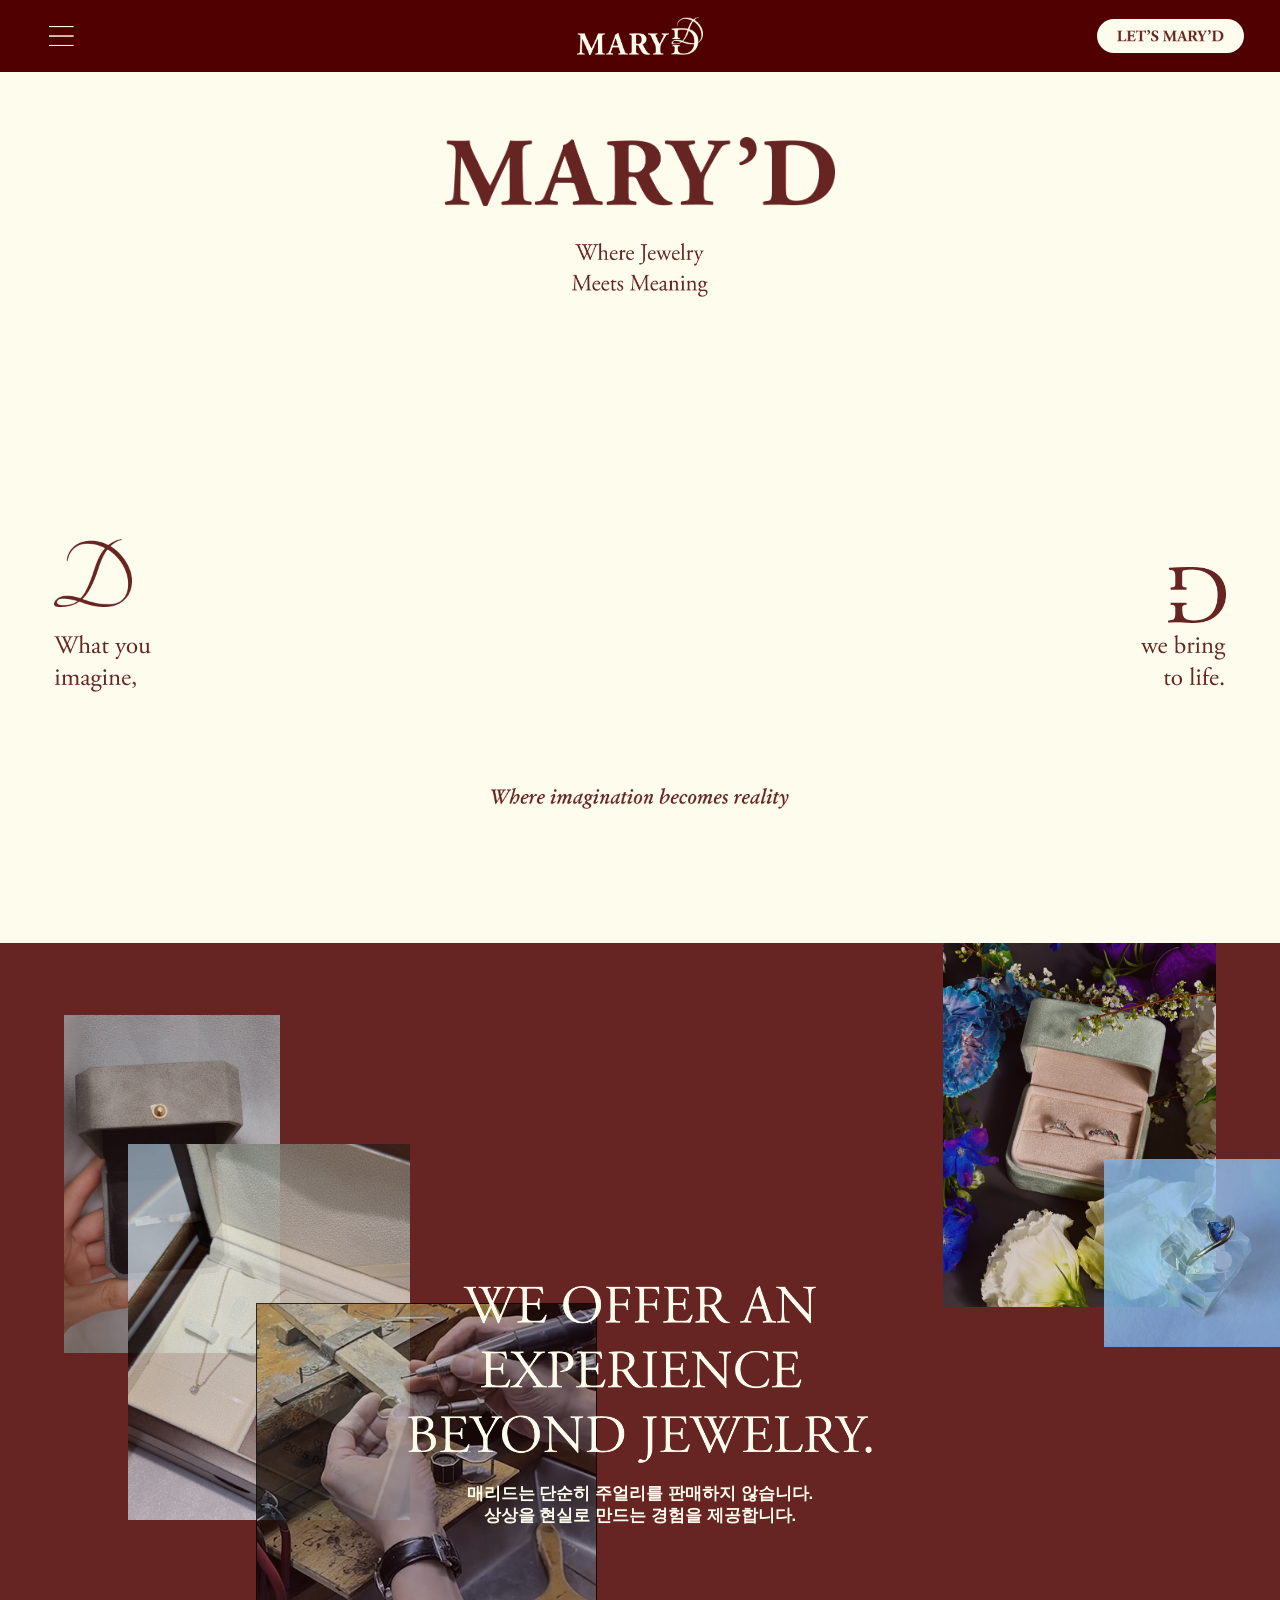
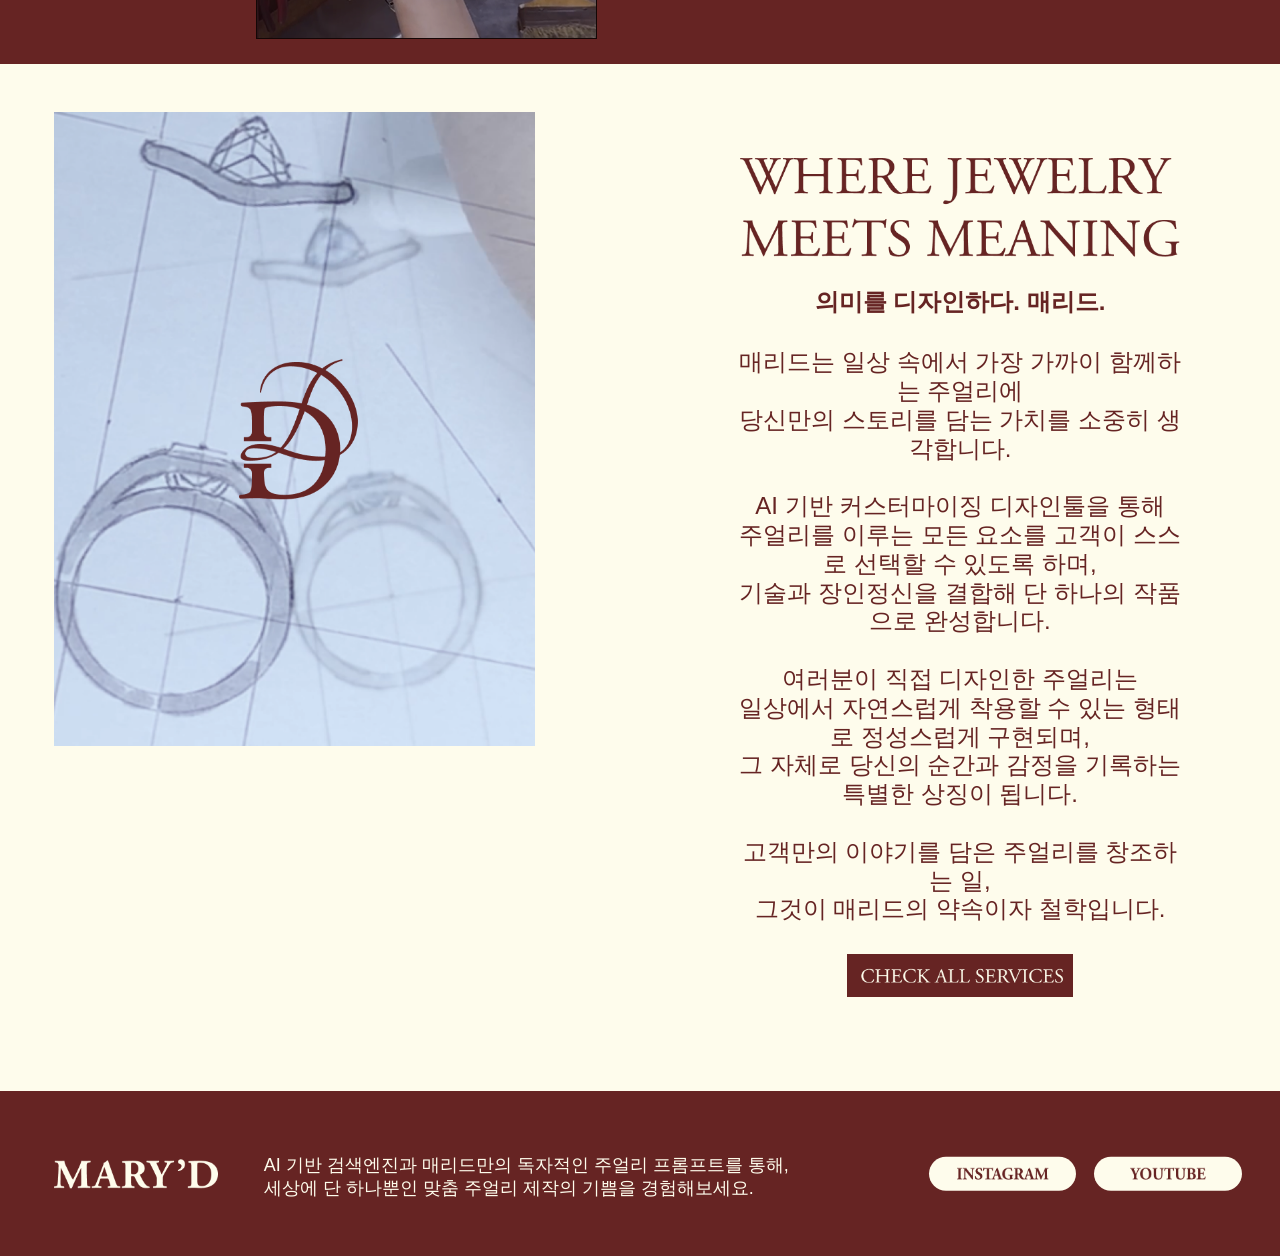
==== index.html @ 10caebd9 "영상이 가로로 브라우저보다 길어져서 가로 스크롤이 되지 않도록 사용하는 변수 변경" ====
<html>
    <head>
        <meta charset="UTF-8">
        <meta name="viewport" content="width=device-width, initial-scale=1.0">
    
        <style>
            body {
                margin: 0;
                padding: 0;
                background-color: #FEFCEC;
            }
            .top-band {
                width: 100%;
                height: 5.6vw;
                background-color: #500000;
                text-align: center;
                position: fixed;
                top: 0;
                left: 0;
                z-index: 100;
                display: flex;            
                justify-content: center;
                align-items: center;
            }
            .top-menu {
                position: absolute;
                left: 3.8vw;
                width: 2vw;
                height: 1.6vw;
            }
            .top-image {
                width: 9.8vw;
                height: auto;
            }
            .top-request-button {
                position: absolute;
                right: 2.8vw;
                width: 11.5vw;
                height: 2.7vw;
                display: flex;
                background-color: #FEFCEC;
                border-radius: 2.7vw;
                justify-content: center;
                align-items: center;
                border: none;
                cursor: pointer;
                text-decoration: none;
            }
            .lets-maryd {
                width: 8.4vw;
                height: auto;
            }
            .maryd-logo {
                text-align: center;
                margin-top: 10.7vw;
            }
            .maryd-logo-image {
                width: 30.4vw;
                height: 5.4vw;
            }
            .where-jewelry-meets-meaning {
                text-align: center;
                margin-top: 2.9vw;
            }
            .where-jewelry-meets-meaning-image {
                width: 10.7vw;
                height: 4.2vw;
            }
            .video-thumbnail {
                text-align: center;
                margin-top: 90px;
                position: relative;
                z-index: 3;
            }
            .video-thumbnail-image {
                width: 640px;
                height: 360px;
                transition: transform 0.1s ease-in-out;
            }
            .where-imagination-becomes-reality {
                text-align: center;
                margin-top: 3.2vw;
            }
            .dcursive-image {
                position: absolute;
                left: 4.2vw;
                top: calc(50% - (2.2vw));
                transition: transform 0.1s ease-in-out, opacity 0.1s ease-in-out;
                height: 5.3vw;
                width: auto;
            }
            .dcursive-text {
                position: absolute;
                left: 4.2vw;
                top: calc(50% + (4.4vw + 0.9vw)); /* DGodic 이미지 높이 4.4vw + 간격 17px(0.9vw) */
            }
            .dgodic-image {
                position: absolute;
                top: 50%;
                right: 4.2vw;
                transition: transform 0.1s ease-in-out, opacity 0.1s ease-in-out;
                height: 4.4vw;
                width: auto;
            }
            .dgodic-text {
                position: absolute;
                top: calc(50% + (4.4vw + 0.9vw)); /* DGodic 이미지 높이 4.4vw + 간격 17px(0.9vw) */
                right: 4.2vw;
            }
            .where-imagination-becomes-reality {
                text-align: center;
                margin-top: 3.2vw;
                padding-bottom: 10.5vw;
            }
            .where-imagination-becomes-reality-image {
                width: 23.3vw;
                height: auto;
                display: block;
                margin-left: auto;
                margin-right: auto;
            }
            .new-section {
                position: relative;
                height: 56.3vw;
                background: #662423;
                text-align: center;
                padding-top: 26.8vw;
                box-sizing: border-box;
                overflow: hidden;
            }
            .new-section-content {
                position: relative;
                z-index: 2;
            }
            .new-section-content > div > img {
                width: 36.3vw;
                height: auto;
            }
            .maryd-support-text {
                text-align: center;
                max-width: 800px;
                width: 100%;
                margin: 0 auto;
                font-family: 'Pretendard', sans-serif;
                font-weight: 600;
                font-style: SemiBold;
                font-size: 17px;
                line-height: 1.3;

                letter-spacing: 0;
                color: #FEFCEC;
            }
            .parallax-image {
                position: absolute;
                z-index: 1;
                transition: transform 0.1s ease-out;
                opacity: 0.8;
            }
            
            .parallax-1 { width: 216px; height: 338px; top: 10%; left: 5%; background-image: url('images/1.png'); background-size: cover; }
            .parallax-2 { width: 273px; height: 364px; top: 0%; right: 5%; background-image: url('images/2.png'); background-size: cover; }
            .parallax-3 { width: 282px; height: 376px; bottom: 20%; left: 10%; background-image: url('images/3.png'); background-size: cover; }
            .parallax-4 { width: 400px; height: 600px; bottom: 5%; right: 10%; background-image: url('images/4.png'); background-size: cover; }
            .parallax-5 { width: 341px; height: 336px; top: 50%; left: 20%; background-image: url('images/5.png'); background-size: cover; }
            .parallax-6 { width: 176px; height: 188px; top: 30%; right: 0%; background-image: url('images/6.png'); background-size: cover; }

            .last-container {
                display: flex;
                width: 100%;
                background: #FEFCEC;
            }

            .last-section {
                position: relative;
                height: 60.5vw;
                width: 50%;
            }
            .last-image {
                position: absolute;
                top: 3.8vw;
                left: 4.2vw;
                width: 37.6vw;
                height: auto;
            }
            .right-section {
                width: 50%;
                height: 100%;
                
                display: flex;
                flex-direction: column;
                align-items: center;
                justify-content: center;
                
                padding: 94px;
                box-sizing: border-box;
            }
            .we-offer-an-experience-beyond-jewelry {
                width: 34.4vw;
                height: auto;
            }
            .last-section-first-text {
                margin-top: 2.2vw;
                text-align: left;
                font-family: 'Pretendard', sans-serif;
                font-weight: 700;
                font-style: normal;
                font-size: 24px;
                letter-spacing: 0;
                text-transform: uppercase;
                color: #662423;
            }
            .last-section-text {
                margin-top: 2.4vw;
                text-align: center;
                font-family: 'Pretendard', sans-serif;
                font-weight: 500;
                font-style: normal;
                font-size: 24px;
                line-height: 1.2;
                letter-spacing: 0;
                text-transform: uppercase;
                color: #662423;
            }
            .request-button {
                margin-top: 2.3vw;
                display: flex;
                justify-content: center;
                align-items: center;
                border: none;
                cursor: pointer;
                text-decoration: none;
            }
            .check {
                width: 17.6vw;
                height: 3.4vw;
            }

            .bottom-band {
                width: 100%;
                height: 12.9vw;
                background-color: #662423;
                position: relative;
            }

            .bottom-logo {
                position: absolute;
                left: 4.2vw;
                top: 50%;
                width: 12.8vw;
                transform: translateY(-50%);
            }

            .bottom-section-text {
                position: absolute;
                top: 4.9vw;
                left: 20.6vw; 
                text-align: left;

                font-family: 'Pretendard', sans-serif;
                font-weight: 500;
                font-style: normal;
                font-size: 18px;
                line-height: 1.3;

                letter-spacing: 0;
                text-transform: uppercase;
                color: #FEFCEC;
            }

            .youtube-button {
                position: absolute;
                right: 3vw;
                top: 50%;
                transform: translateY(-50%);
                width: 11.5vw;
                height: 2.7vw;
                background-color: #FEFCEC;
                border-radius: 2.7vw;
                display: flex;
                justify-content: center;
                align-items: center;
                border: none;
                cursor: pointer;
            }

            .youtube-button img {
                width: 5.9vw;
                height: auto;
            }

            .instagram-button {
                position: absolute;
                right: 15.9vw;
                top: 50%;
                transform: translateY(-50%);
                width: 11.5vw;
                height: 2.7vw;
                background-color: #FEFCEC;
                border-radius: 2.7vw;
                display: flex;
                justify-content: center;
                align-items: center;
                border: none;
                cursor: pointer;
            }
            .instagram-button img {
                width: 7.2vw;
                height: auto;
            }

            .mobile-image {
                display: none;
            }
            
        </style>
        <style>
            @media (max-width: 768px) {
                body {
                    overflow-x: hidden;
                }

                .top-band {
                    display: flex;
                    justify-content: center;
                    align-items: center;
                    height: 80px;
                    padding: 0 20px;
                    box-sizing: border-box;
                }

                .top-image {
                    width: auto;
                    height: 30px;
                    order: 1;
                }

                .top-request-button {
                    position: absolute;
                    right: 20px;
                    top: 50%;
                    transform: translateY(-50%);
                    width: 90px;
                    height: 34px;
                    border-radius: 34px;
                }

                .top-menu {
                    position: absolute;
                    left: 31px;
                    top: 30px;
                    width: 25px;
                    height: 20px;
                }

                .lets-maryd {
                    width: 100%;
                    height: auto;
                    padding: 0 8px;
                    box-sizing: border-box;
                }

                .top-request-text {
                    font-size: 16px;
                    text-align: center;
                    width: 100%;
                }

                .maryd-logo {
                    width: 257px;
                    margin: 122px auto 42px;
                }

                .maryd-logo-image {
                    width: 80%;
                    height: auto;
                }

                .where-jewelry-meets-meaning {
                    margin: 37px auto;
                    width: 100px;
                    height: auto;
                }

                .where-jewelry-meets-meaning-image {
                    width: 100%;
                    height: auto;
                }

                .video-thumbnail {
                    margin-top: 60px;
                    width: 100%;
                    height: 300px;
                }

                .video-thumbnail-image {
                    margin-top: 120px;
                    width: 100%;
                    height: auto;
                    transition: transform 0.1s ease-in-out;
                }

                .dcursive-image {
                    position: absolute;
                    width: 48px;
                    height: 41px;
                    left: 20px;
                    top: 0px;
                    transition: transform 0.1s ease-in-out, opacity 0.1s ease-in-out;
                }
                .dcursive-text {
                    position: absolute;
                    left: 25px;
                    top: 60px;
                    width: 51px;
                    height: 34px
                }
                .dgodic-image {
                    position: absolute;
                    top: 16px;
                    right: 20px;
                    width: 41px;
                    height: 41px;
                    transition: transform 0.1s ease-in-out, opacity 0.1s ease-in-out;
                }
                .dgodic-text {
                    position: absolute;
                    top: 60px;
                    right: 24px;
                    width: 51px;
                    height: 34px;
                }

                .where-imagination-becomes-reality {
                    margin-top: 60px;
                    padding-bottom: 20px;
                }

                .where-imagination-becomes-reality-image {
                    width: 124px;
                    height: 36px;
                    display: block;
                    margin-left: auto;
                    margin-right: auto;
                }
                .desktop-image {
                    display: none;
                }

                .new-section {
                    height: 576px;
                    padding: 100px 0;
                    position: relative;
                    overflow: hidden;
                }

                .new-section-content {
                    position: relative;
                    z-index: 2;
                }

                .maryd-support-text {
                    position: absolute;
                    text-align: center;
                    max-width: 800px;

                    font-family: 'Pretendard', sans-serif;
                    font-weight: 300;
                    font-style: normal;
                    font-size: 15px;
                    line-height: 1.3;

                    letter-spacing: 0;
                    text-transform: uppercase;
                    color: #FEFCEC;
                }
                
                .new-section-content > div > img {
                    padding-top: 100px;
                    width: 262px;
                    height: 108px;
                }

                .parallax-image {
                    display: block;
                    position: absolute;
                    z-index: 1;
                    opacity: 0.5;
                }

                .parallax-1 { width: 108px; height: 169px; top: 5%; left: 5%; }
                .parallax-2 { width: 136px; height: 182px; top: 0%; right: 5%; }
                .parallax-3 { width: 141px; height: 188px; bottom: 15%; left: 10%; }
                .parallax-4 { width: 200px; height: 300px; bottom: 10%; right: 0%; }
                .parallax-5 { width: 170px; height: 168px; top: 20%; left: 20%; }
                .parallax-6 { width: 151px; height: 165px; top: 80%; right: 15%; display: none;}

                .last-container {
                    display: flex;
                    width: 100%;
                    background: #FEFCEC;
                }
                .last-section {
                    width: 45%;
                    height: 425px;
                }

                .last-image {
                    position: absolute;
                    top: 3.8vw;
                    left: 4.2vw;
                    width: 37.6vw;
                    height: auto;
                }

                .right-section {
                    width: 55%;
                    height: 100%;
                    padding: 5px;
                    display: flex;
                    flex-direction: column;
                    align-items: center;
                    justify-content: center;
                    
                    box-sizing: border-box;
                }

                .we-offer-an-experience-beyond-jewelry {
                    margin-top: 24px;
                    width: 120px;
                    height: auto;
                }

                .last-section-first-text {
                    text-align: center;
                    margin-top: 20px;
                    width: 100px;
                    
                    font-family: 'Pretendard', sans-serif;
                    font-weight: 300;
                    font-style: normal;
                    font-size: 13px;
                    line-height: 1;

                    letter-spacing: 0;
                    text-transform: uppercase;
                    color: #662423;
                }

                .last-section-text {
                    position: absolute;
                    top: 1500px;
                    left: 5px;
                    width: 97%;
                    
                    text-align: center;
                    font-family: 'Pretendard', sans-serif;
                    font-weight: 300;
                    font-style: normal;
                    font-size: 13px;
                    line-height: 1;

                    letter-spacing: 0;
                    text-transform: uppercase;
                    color: #662423;
                }

                .request-button {
                    margin-top: 30px;
                    display: block;
                    justify-content: center;
                    align-items: center;
                    border: none;
                    cursor: pointer;
                    text-decoration: none;
                }

                .check {
                    width: 175px;
                    height: 30px;
                }

                .bottom-band {
                    height: auto;
                    box-sizing: border-box;
                    display: flex;
                    flex-direction: column;
                    align-items: center;
                }

                .bottom-logo {
                    position: static;
                    display: block;
                    margin: 21px auto 12px;
                    width: 101px;
                    height: 18px;
                    transform: none;
                }

                .bottom-section-text {
                    position: static;
                    width: 80%;
                    margin: 0 auto 16px;
                    text-align: center;
                    

                    font-family: 'Pretendard', sans-serif;
                    font-weight: 300;
                    font-style: normal;
                    font-size: 8.68px;
                    line-height: 1.3;

                    letter-spacing: 0;
                    text-transform: uppercase;
                    color: #FEFCEC;
                }

                .bottom-buttons-container {
                    display: flex;
                    justify-content: center;
                    align-items: center;
                }

                .instagram-button, .youtube-button {
                    position: static;
                    display: flex;
                    justify-content: center;
                    align-items: center;
                    margin: 0 10px 21px;
                    transform: none;
                    width: 80px;
                    height: 30px;
                    border-radius: 30px;
                }

                .instagram-button img {
                    width: auto;
                    height: 8px;
                    display: block;
                }
                
                .youtube-button img {
                    width: auto;
                    height: 8px;
                    display: block;
                }
            }
        </style>
    </head>
    <body>
        <div class="top-band">
            <img src="images/ThreeLine.png" class="top-menu">
            <img src="images/headerLogo.png" class="top-image">
            <a href="request.html" class="top-request-button">
                <img src="images/lET’S MARY’D.png" class="lets-maryd">
            </a>
        </div>
        <div class="maryd-logo">
            <img src="images/MARY'D.png" alt="MARY'D" class="maryd-logo-image">
        </div>
        <div class="where-jewelry-meets-meaning">
            <img src="images/Where Jewelry Meets Meaning.png" alt="Where Jewelry Meets Meaning" class="where-jewelry-meets-meaning-image">
        </div>
        <div class="video-thumbnail">
            <img src="images/What you imagine,.png" class="dcursive-text">
            <img src="images/we bring to life..png" class="dgodic-text">
            <video src="images/video.mp4" autoplay loop muted playsinline class="video-thumbnail-image"></video>
            <img src="images/DCursive.png" class="dcursive-image">
            
            <img src="images/DGodic.png" class="dgodic-image">
            
        </div>
        <div class="where-imagination-becomes-reality">
            <img src="images/Where imagination becomes reality.png" alt="Where imagination becomes reality" class="where-imagination-becomes-reality-image desktop-image">
            <img src="images/Where imagination becomes reality-2.png" alt="Where imagination becomes reality" class="where-imagination-becomes-reality-image mobile-image">
        </div>
        
        <div class="new-section">
            <div class="parallax-image parallax-1"></div>
            <div class="parallax-image parallax-2"></div>
            <div class="parallax-image parallax-3"></div>
            <div class="parallax-image parallax-4"></div>
            <div class="parallax-image parallax-5"></div>
            <div class="parallax-image parallax-6"></div>
            
            <div class="new-section-content">
                <div><img src="images/We offer an experience beyond jewelry..png" alt="We offer an experience beyond jewelry."></div>
                <div style="margin-top: 20px;">
                    <div class="maryd-support-text">
                        매리드는 단순히 주얼리를 판매하지 않습니다.<br>상상을 현실로 만드는 경험을 제공합니다.
                    </div>
                </div>
            </div>
        </div>
        <div class="last-container">
            <div class="last-section">
                <img src="images/lastImage.png" class="last-image">
            </div>
            <div class="right-section">
                <img src="images/Where Jewelry Meets Meaning 2.png" class="we-offer-an-experience-beyond-jewelry">
                <div class="last-section-first-text">
                    의미를 디자인하다. 매리드.
                </div>
                <div class="last-section-text">
                    매리드는 일상 속에서 가장 가까이 함께하는 주얼리에<br>
                    당신만의 스토리를 담는 가치를 소중히 생각합니다.<br>
                    <br>
                    AI 기반 커스터마이징 디자인툴을 통해 <br>
                    주얼리를 이루는 모든 요소를 고객이 스스로 선택할 수 있도록 하며,<br> 
                    기술과 장인정신을 결합해 단 하나의 작품으로 완성합니다.<br>
                    <br>
                    여러분이 직접 디자인한 주얼리는<br> 
                    일상에서 자연스럽게 착용할 수 있는 형태로 정성스럽게 구현되며,<br> 
                    그 자체로 당신의 순간과 감정을 기록하는 특별한 상징이 됩니다.<br>
                    <br>
                    고객만의 이야기를 담은 주얼리를 창조하는 일,<br>
                    그것이 매리드의 약속이자 철학입니다.
                </div>
                <a href="request.html" class="request-button">
                    <img src="images/CHECK ALL SERVICES.png" class="check">
                </a>
            </div>
        </div>
        
        <script>
            const dgodicImage = document.querySelector('.dgodic-image');
            const dgodicText = document.querySelector('.dgodic-text');
            const dcursiveImage = document.querySelector('.dcursive-image');
            const dcursiveText = document.querySelector('.dcursive-text');
            const video = document.querySelector('.video-thumbnail-image');
            const videoContainer = document.querySelector('.video-thumbnail');
            
            const parallaxImages = document.querySelectorAll('.parallax-image');
            const parallaxSpeedFactors = [-0.2, 0.6, 0.15, -0.3, -0.2, -0.15];
        
            let desktopMeetingMoveAmount, mobileMeetingMoveAmount, endScroll, startScroll, videoContainerTop, finalScaleX, finalScaleY;
            let isMerged = false;
        
            function calculateDimensions() {
                if (!dgodicImage || !dcursiveImage || !videoContainer) return;
        
                const dgodicInitialRect = dgodicImage.getBoundingClientRect();
                const dcursiveInitialRect = dcursiveImage.getBoundingClientRect();
                const initialGap = dgodicInitialRect.left - dcursiveInitialRect.right;
                
                desktopMeetingMoveAmount = (initialGap / 2) + (window.innerWidth * 0.03);
                mobileMeetingMoveAmount = initialGap / 2 + 24;
                endScroll = desktopMeetingMoveAmount;

                videoContainerTop = videoContainer.offsetTop;
                startScroll = videoContainerTop - window.innerHeight / 2;

                finalScaleX = window.innerWidth / 640;
                finalScaleY = window.innerHeight / 360;
                
                if (window.innerWidth <= 768) {
                    finalScaleX = 1;
                    finalScaleY = 1;
                }
            }
            
            window.addEventListener('load', calculateDimensions); 
            window.addEventListener('resize', calculateDimensions);
            
            window.addEventListener('scroll', () => {
                const scrollY = window.scrollY;

                if (isNaN(mobileMeetingMoveAmount) || isNaN(desktopMeetingMoveAmount)) {
                    return;
                }
        
                if (window.innerWidth <= 768) { // Mobile
                    const moveMultiplier = 2.5;
                    const moveAmount = scrollY * moveMultiplier;
                    
                    if (!isMerged) {
                        if (moveAmount >= mobileMeetingMoveAmount) {
                            dcursiveImage.style.transform = `translateX(${mobileMeetingMoveAmount}px) translateY(120px)`;
                            dgodicImage.style.transform = `translateX(-${mobileMeetingMoveAmount}px) translateY(120px)`;
                            isMerged = true;
                        } else {
                            dcursiveImage.style.transform = `translateX(${moveAmount}px) translateY(${moveAmount/mobileMeetingMoveAmount*120}px)`;
                            dgodicImage.style.transform = `translateX(-${moveAmount}px) translateY(${moveAmount/mobileMeetingMoveAmount*120}px)`;
                        }
                    }       
                
                } else { // Desktop
                    const moveMultiplier = 6;
                    const moveAmount = scrollY * moveMultiplier;
                    const diagonalSlope = 0.4; 
                    
                    if (scrollY <= endScroll) {
                        dcursiveImage.style.position = 'absolute';
                        dcursiveImage.style.top = 'calc(50% - 2.2vw)';
                        dcursiveImage.style.left = '4.2vw';
                        dcursiveImage.style.zIndex = 'auto';

                        dgodicImage.style.position = 'absolute';
                        dgodicImage.style.top = '50%';
                        dgodicImage.style.right = '4.2vw';
                        dgodicImage.style.left = '';
                        dgodicImage.style.zIndex = 'auto';

                        const currentY = -moveAmount * diagonalSlope;
                        
                        if (moveAmount >= desktopMeetingMoveAmount) {
                            const finalY = -desktopMeetingMoveAmount * diagonalSlope;
                            dcursiveImage.style.transform = `translateX(${desktopMeetingMoveAmount}px) translateY(${finalY}px)`;
                            dgodicImage.style.transform = `translateX(-${desktopMeetingMoveAmount}px) translateY(${finalY}px)`;
                        } else {
                            dcursiveImage.style.transform = `translateX(${moveAmount}px) translateY(${currentY}px)`;
                            dgodicImage.style.transform = `translateX(-${moveAmount}px) translateY(${currentY}px)`;
                        }
                    }
                }

                // Video scaling logic
                if (window.innerWidth <= 768) {
                    video.style.transform = 'scale(1)';
                } else {
                    const moveAmount = scrollY * 5;
                    const currentY = -moveAmount;

                    let progress = moveAmount / desktopMeetingMoveAmount;
                    if (progress > 1) progress = 1;
                    if (progress < 0) progress = 0;
                    const maxScale = document.documentElement.clientWidth / video.offsetWidth;
                    const currentScale = 1 + (maxScale - 1) * progress;


                    if (moveAmount >= desktopMeetingMoveAmount) {
                        const finalY = -desktopMeetingMoveAmount;
                        video.style.transform = `scale(${maxScale})`; 
                    } else {
                        video.style.transform = `scale(${currentScale})`;
                    }
                }
                
                // Parallax logic
                parallaxImages.forEach((piece, index) => {
                    const speed = parallaxSpeedFactors[index] || 0;
                    const moveY = scrollY * speed;
                    piece.style.transform = `translateY(${moveY}px)`;
                });
            });
        </script>
        <div class="bottom-band">
            <img src="images/MARY'D BOTTOM.png" alt="MARY'D BOTTOM" class="bottom-logo">
            <div class="bottom-section-text">
                AI 기반 검색엔진과 매리드만의 독자적인 주얼리 프롬프트를 통해,<br>
                세상에 단 하나뿐인 맞춤 주얼리 제작의 기쁨을 경험해보세요.
            </div>
            <div class="bottom-buttons-container">
                <a href="https://www.instagram.com/maryd.work/" target="_blank" class="instagram-button">
                    <img src="images/instagram.png" alt="Instagram">
                </a>
                <a href="https://www.youtube.com/@byMARYD" target="_blank" class="youtube-button">
                    <img src="images/youtube.png" alt="YouTube">
                </a>
            </div>
        </div>
    </body>
</html>
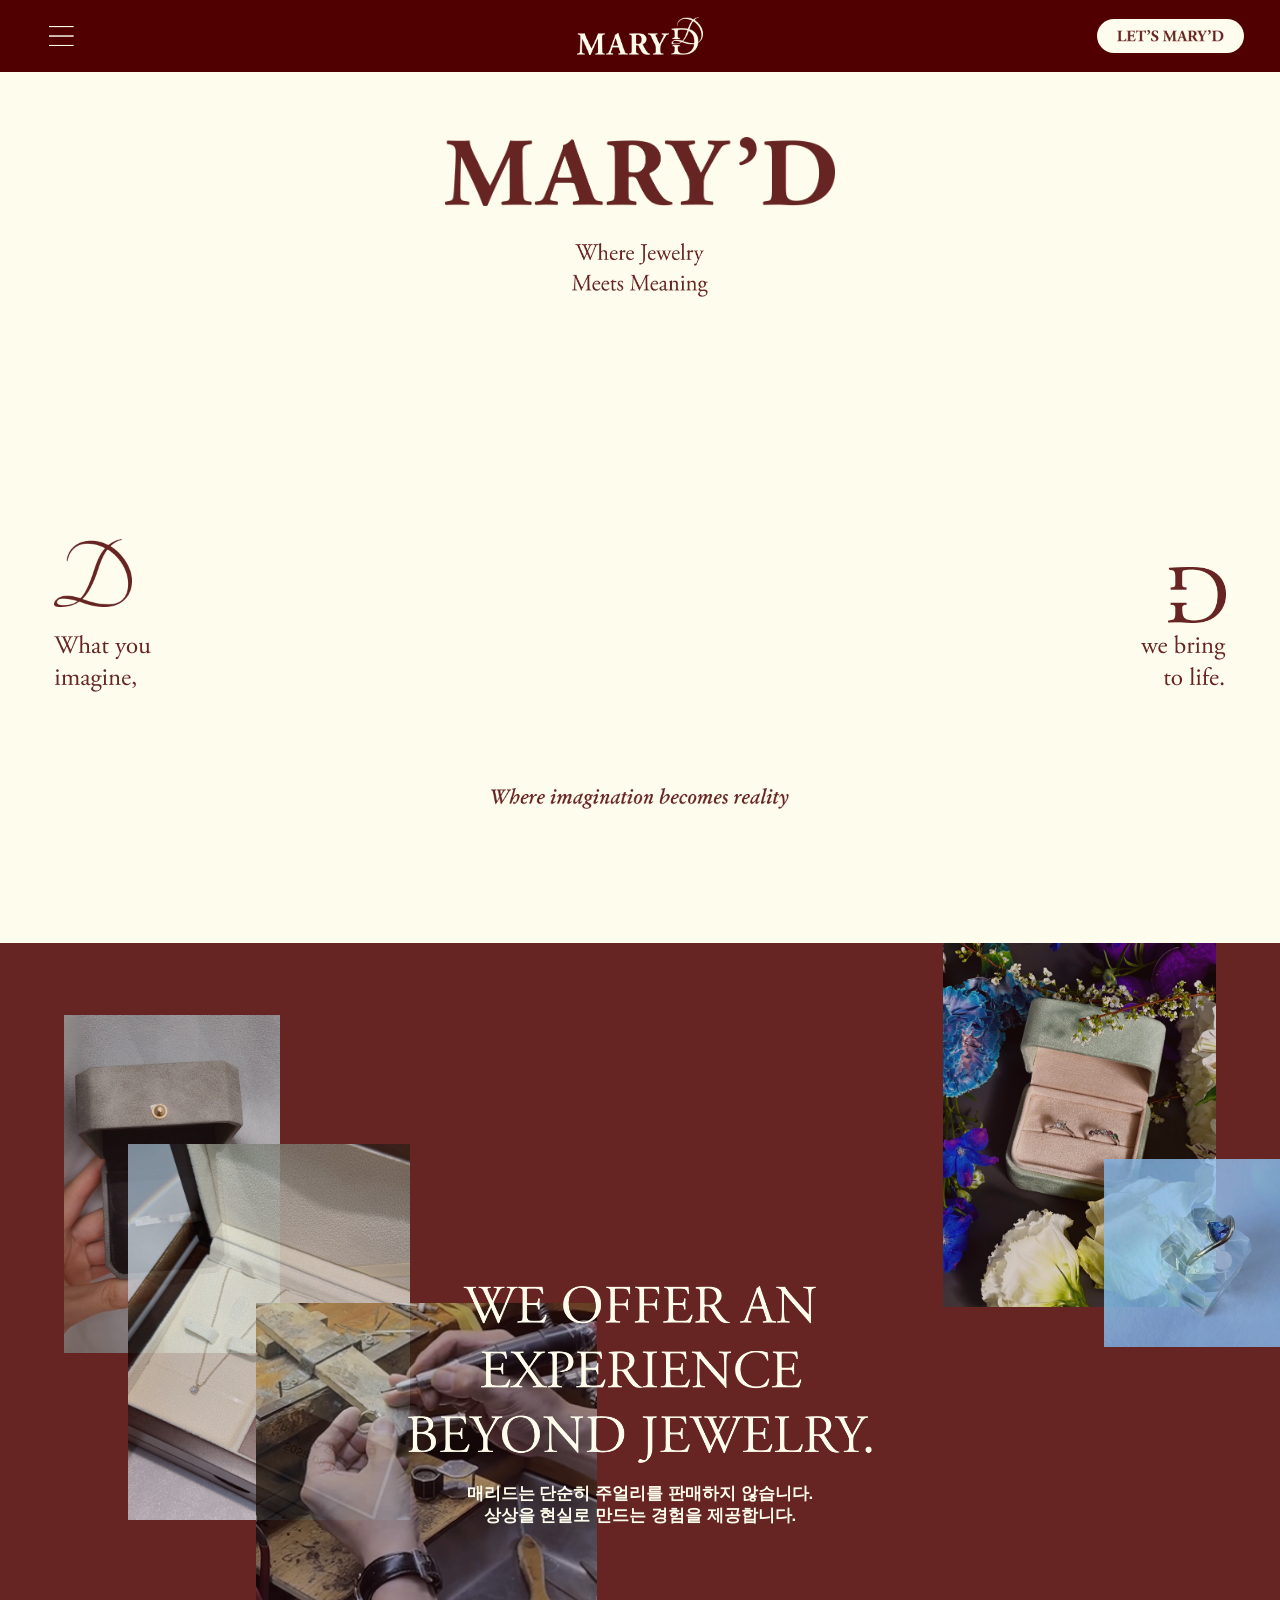
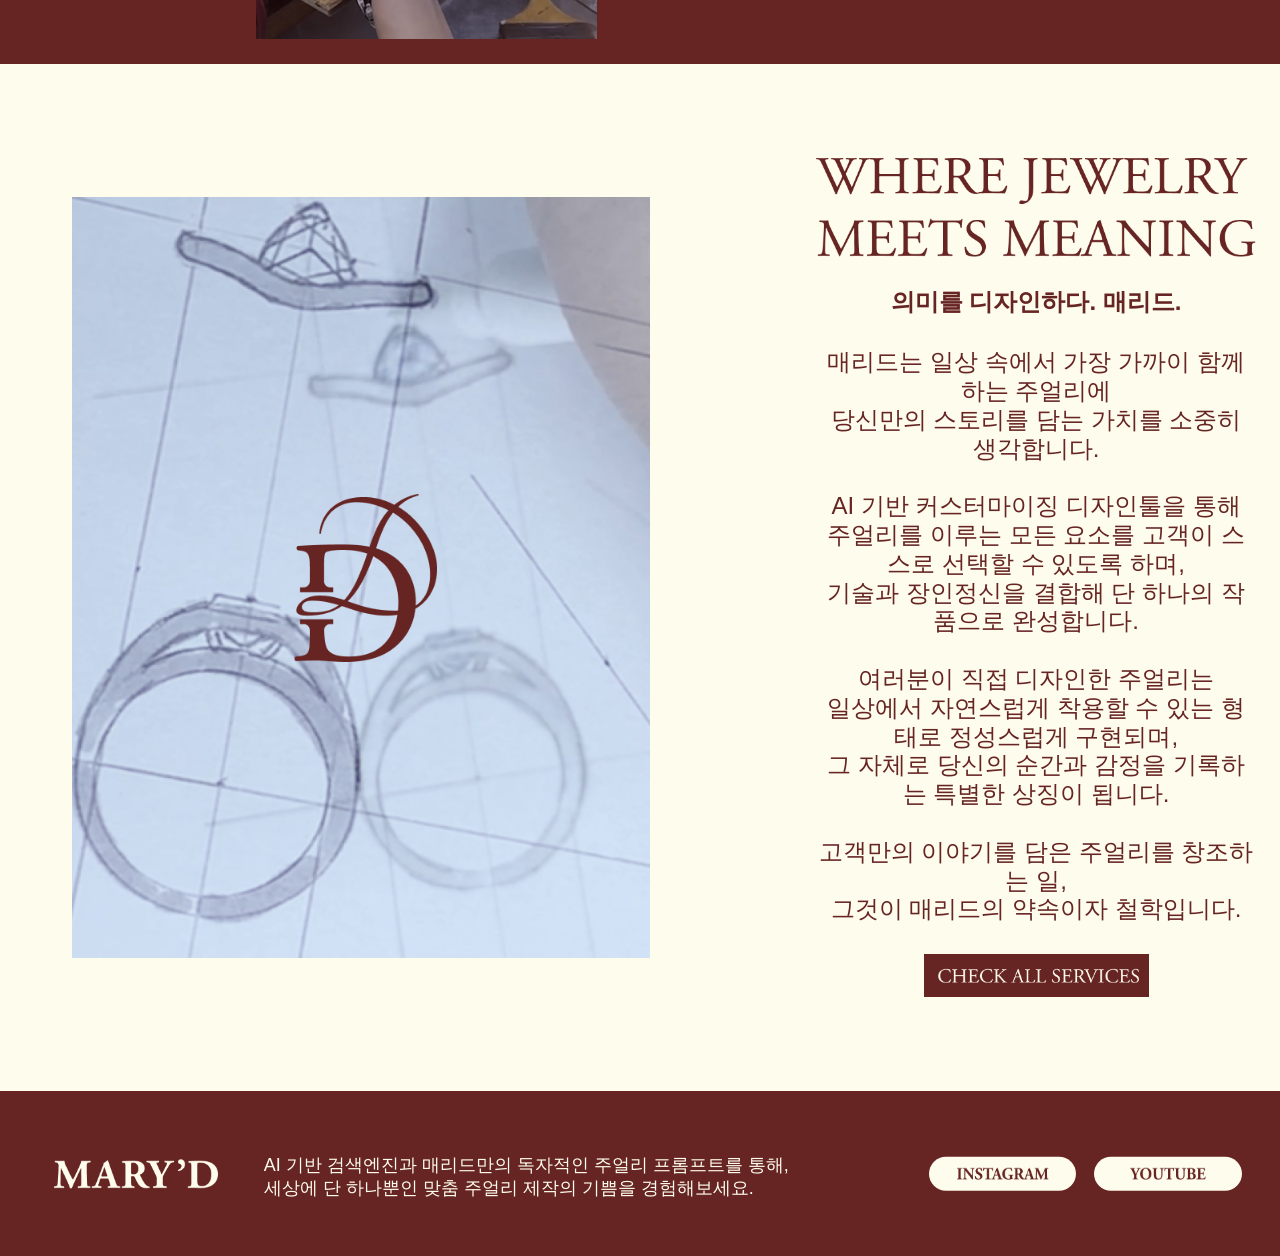
==== commit eaa7f93d: "좌측 이미지의 높이가 자유자재로 커지기 때문에 오른쪽 div와 같도록 stretch 사용" ====
--- a/index.html
+++ b/index.html
@@ -168,19 +168,21 @@
                 display: flex;
                 width: 100%;
                 background: #FEFCEC;
+                align-items: stretch;
             }
 
             .last-section {
-                position: relative;
-                height: 60.5vw;
-                width: 50%;
+                display: flex;
+                flex-direction: column;
+                align-items: center;
+                justify-content: center;
+                box-sizing: border-box;
+                flex-shrink: 0;
             }
             .last-image {
-                position: absolute;
-                top: 3.8vw;
-                left: 4.2vw;
-                width: 37.6vw;
                 height: auto;
+                width: 80%;
+                object-fit: contain;
             }
             .right-section {
                 width: 50%;
@@ -604,7 +606,7 @@
                     
 
                     font-family: 'Pretendard', sans-serif;
-                    font-weight: 300;
+                    font-weight: 500;
                     font-style: normal;
                     font-size: 8.68px;
                     line-height: 1.3;
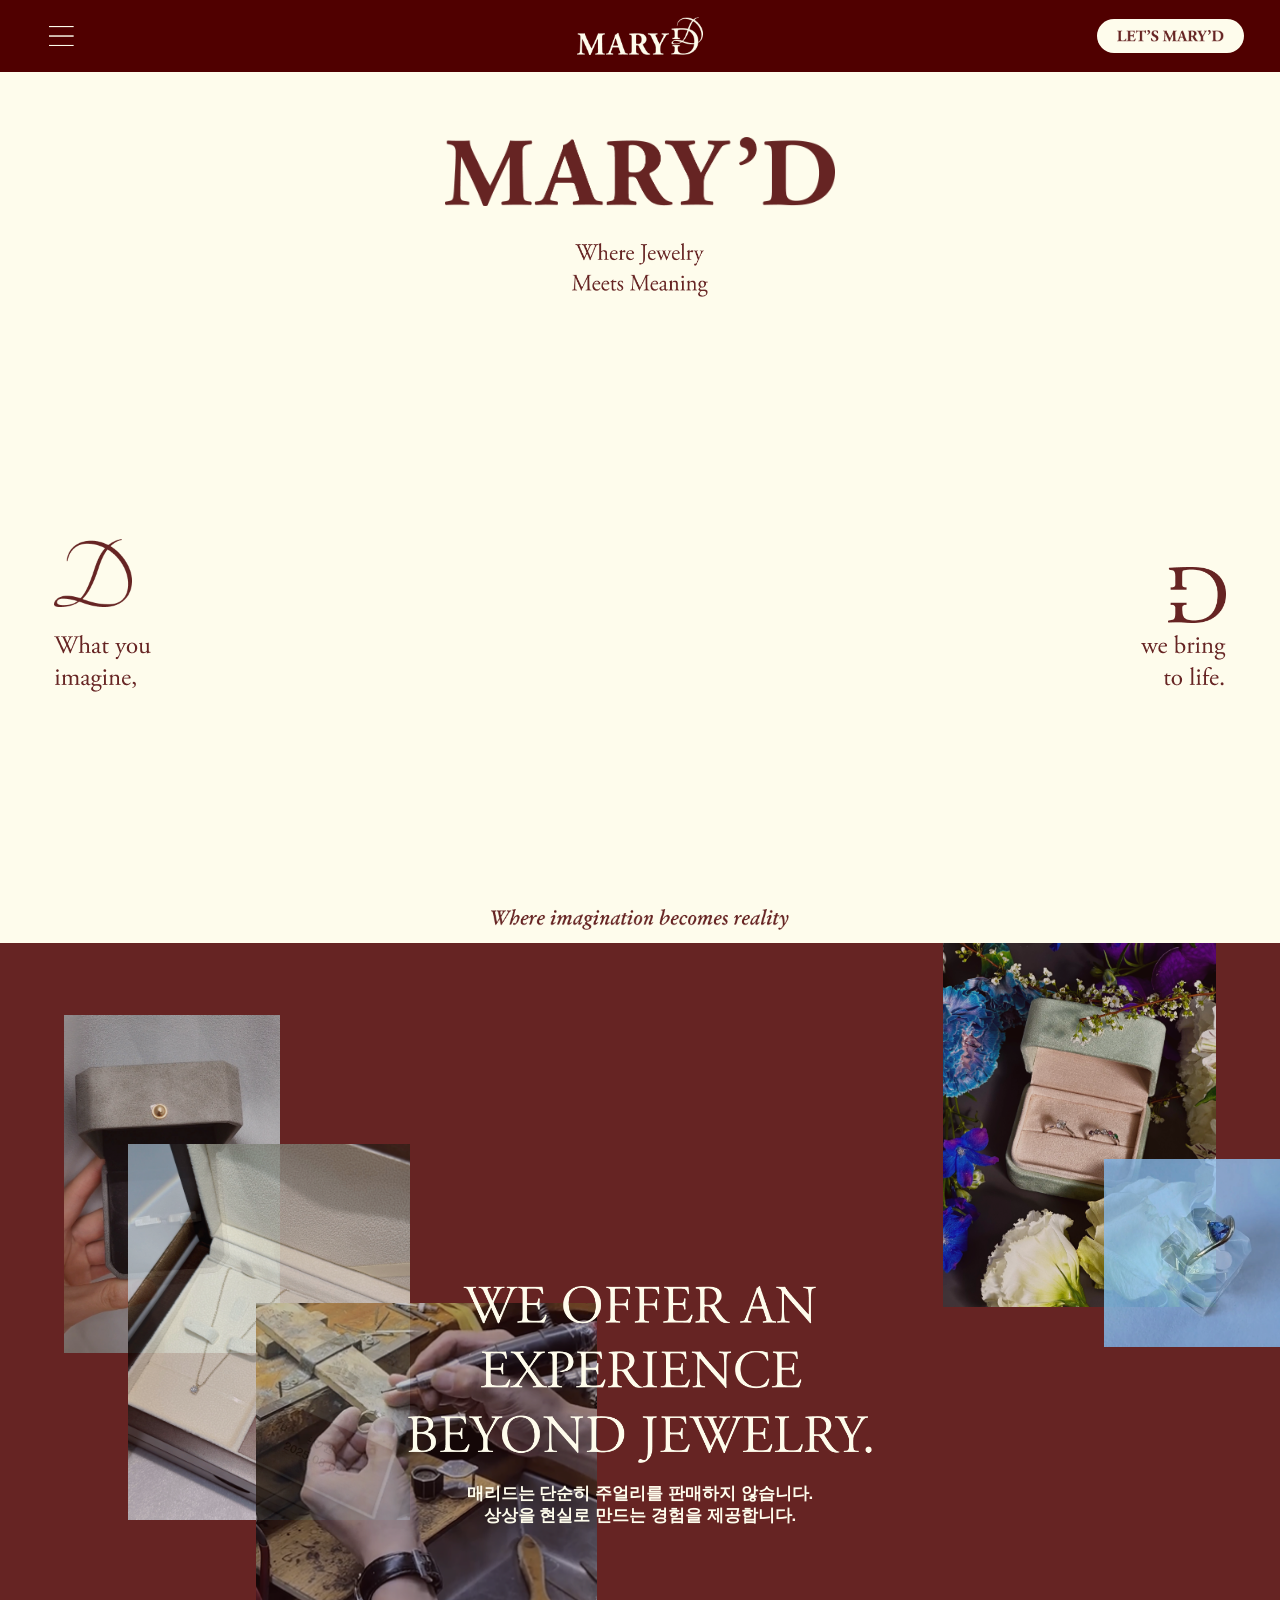
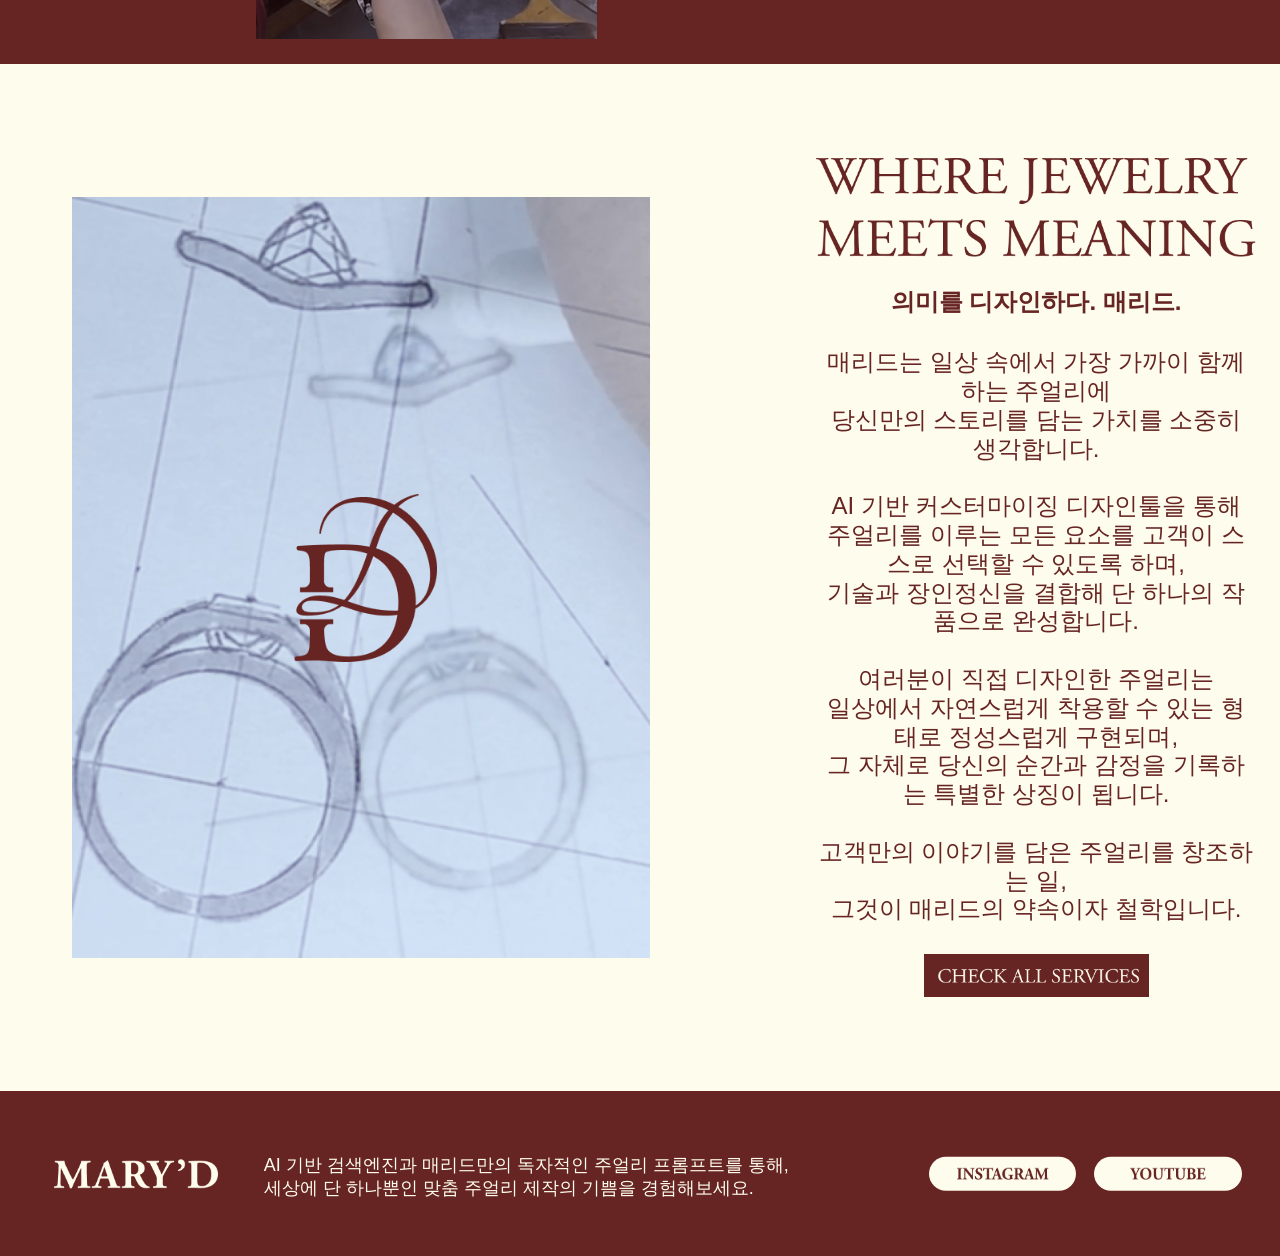
==== commit 7245099d: "로고가 합쳐지는 부분 속도와 로직 수정" ====
--- a/index.html
+++ b/index.html
@@ -109,8 +109,8 @@
             }
             .where-imagination-becomes-reality {
                 text-align: center;
-                margin-top: 3.2vw;
-                padding-bottom: 10.5vw;
+                margin-top: 12.7vw;
+                margin-bottom: 1vw;
             }
             .where-imagination-becomes-reality-image {
                 width: 23.3vw;
@@ -502,13 +502,13 @@
                     background: #FEFCEC;
                 }
                 .last-section {
-                    width: 45%;
+                    width: 43%;
                     height: 425px;
                 }
 
                 .last-image {
                     position: absolute;
-                    top: 3.8vw;
+                    top: 1300px;
                     left: 4.2vw;
                     width: 37.6vw;
                     height: auto;
@@ -786,7 +786,7 @@
                     }       
                 
                 } else { // Desktop
-                    const moveMultiplier = 6;
+                    const moveMultiplier = 4;
                     const moveAmount = scrollY * moveMultiplier;
                     const diagonalSlope = 0.4; 
                     
@@ -819,20 +819,20 @@
                 if (window.innerWidth <= 768) {
                     video.style.transform = 'scale(1)';
                 } else {
-                    const moveAmount = scrollY * 5;
+                    const moveAmount = scrollY * 3;
                     const currentY = -moveAmount;
 
                     let progress = moveAmount / desktopMeetingMoveAmount;
                     if (progress > 1) progress = 1;
                     if (progress < 0) progress = 0;
-                    const maxScale = document.documentElement.clientWidth / video.offsetWidth;
+                    const maxScale = 2;
                     const currentScale = 1 + (maxScale - 1) * progress;
 
 
                     if (moveAmount >= desktopMeetingMoveAmount) {
                         const finalY = -desktopMeetingMoveAmount;
                         video.style.transform = `scale(${maxScale})`; 
-                    } else {
+                    } else if (currentScale < maxScale) {
                         video.style.transform = `scale(${currentScale})`;
                     }
                 }
